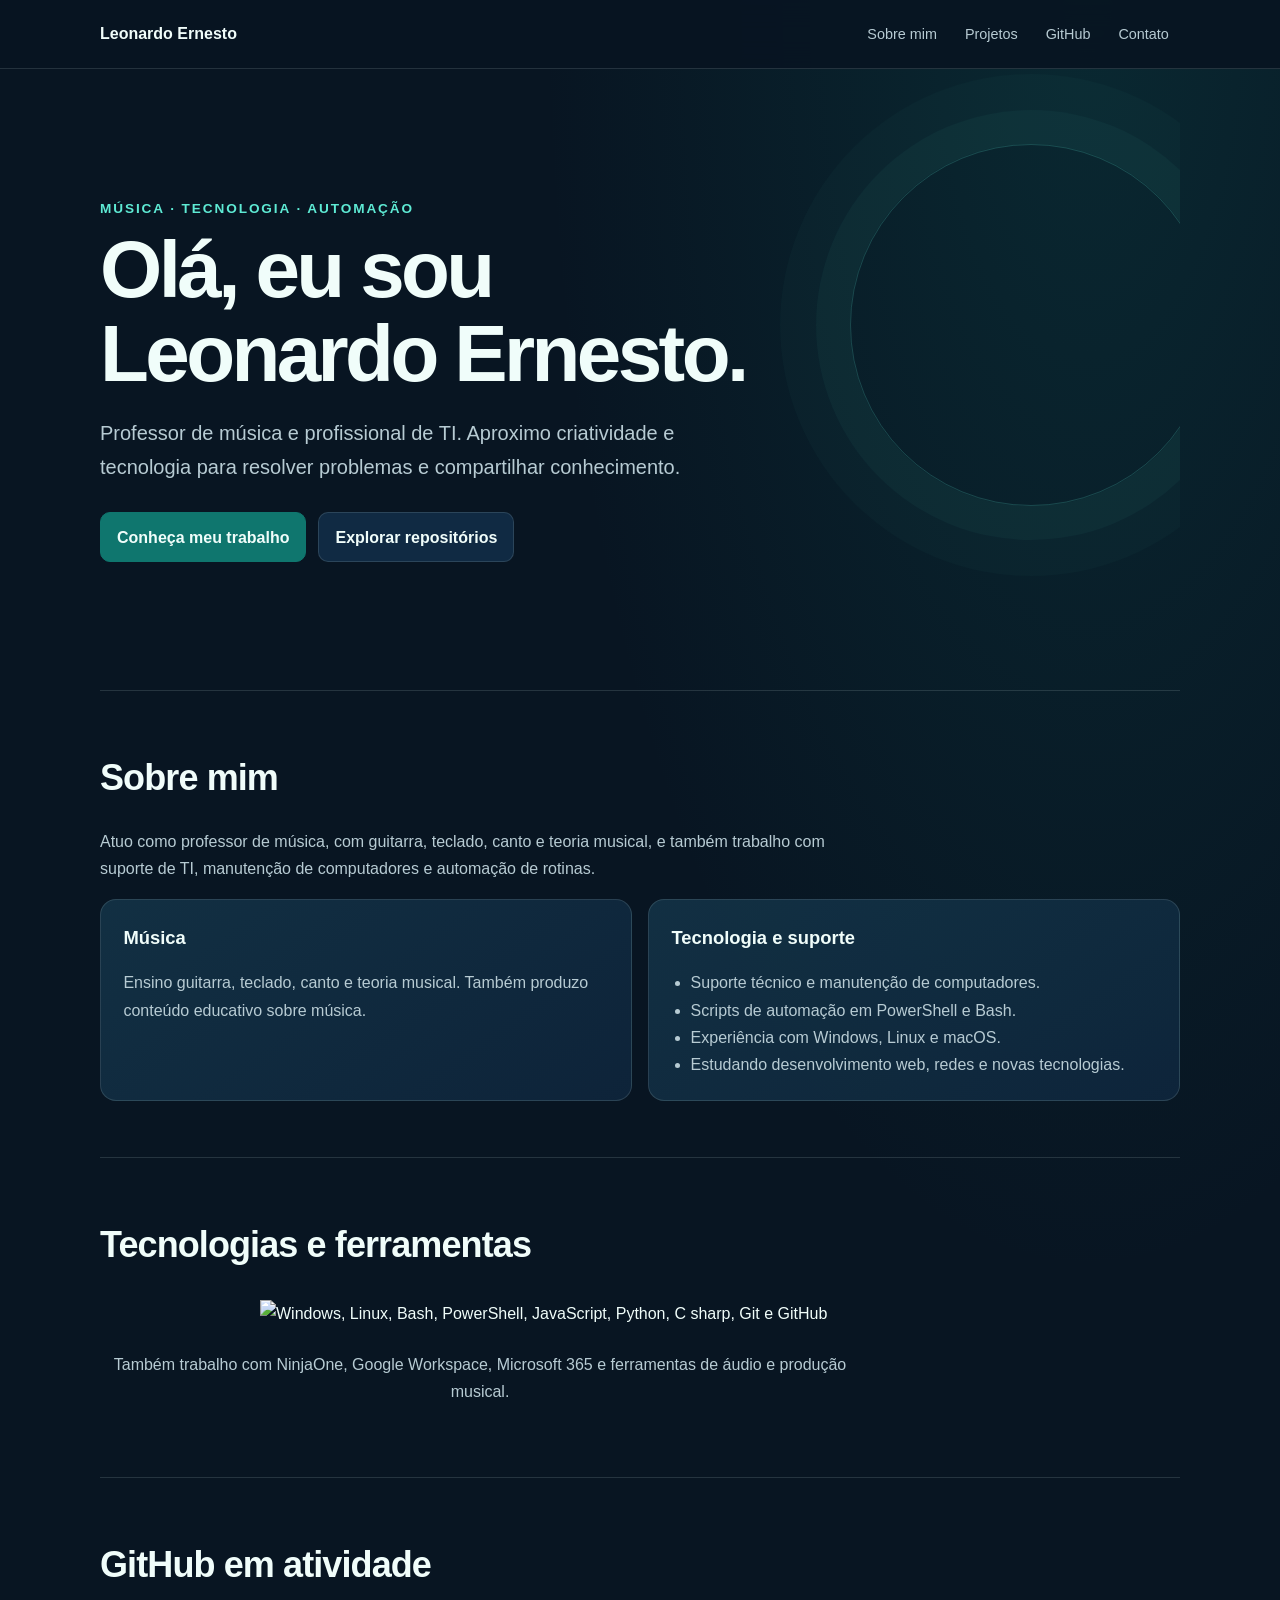
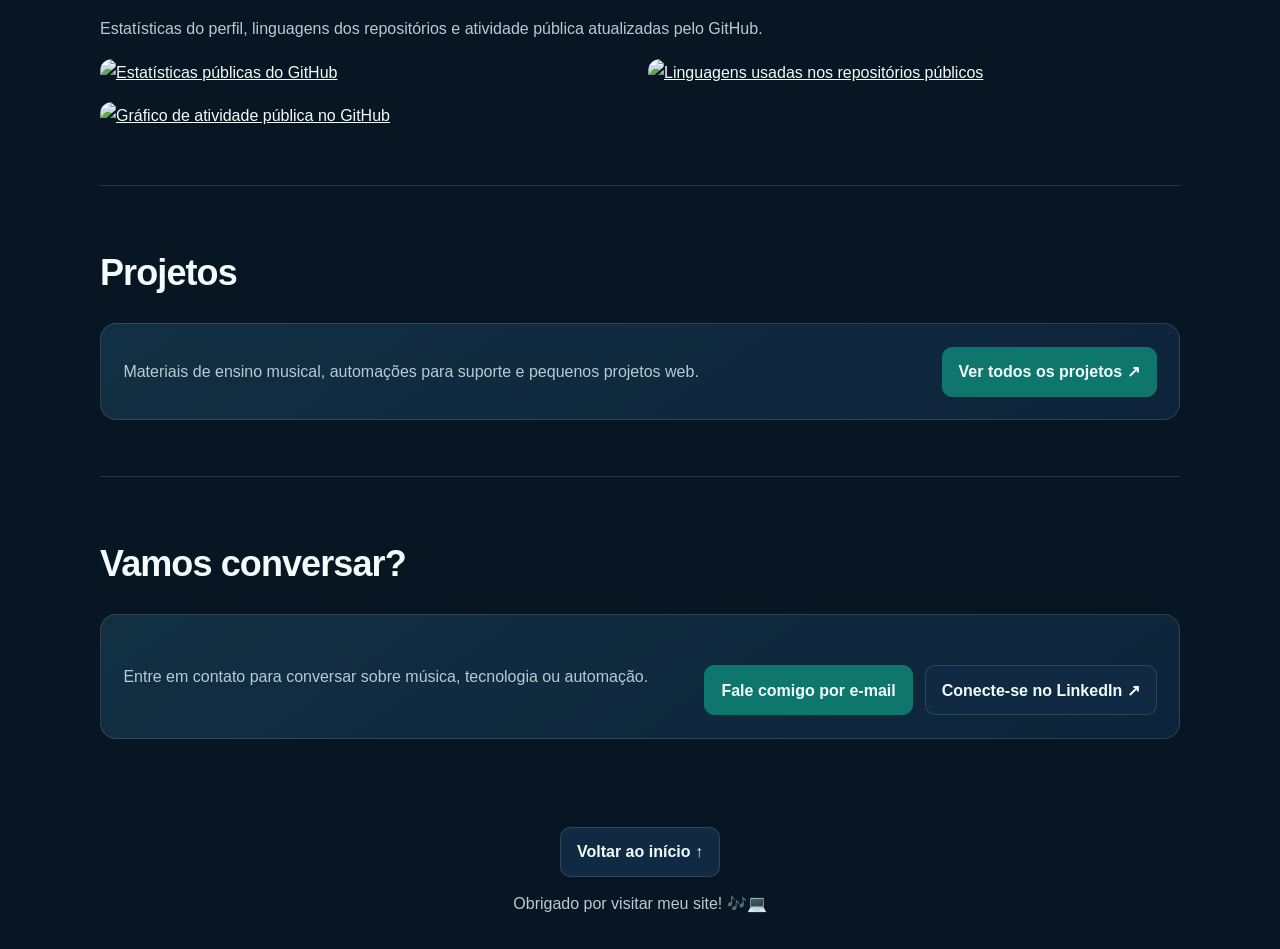
==== index.html @ 434825ae "Add personal profile website Co-authored-by: Copilot <223556219+Copilot@users.noreply.github.com>" ====
<!doctype html>
<html lang="pt-BR">
<head>
  <meta charset="utf-8">
  <meta name="viewport" content="width=device-width, initial-scale=1">
  <meta name="theme-color" content="#102a43">
  <meta name="description" content="Leonardo Ernesto: professor de música e profissional de TI. Conheça meus projetos, tecnologias e formas de contato.">
  <title>Leonardo Ernesto | Música, Tecnologia e Automação</title>
  <link rel="stylesheet" href="styles.css">
  <script src="script.js" defer></script>
</head>
<body id="inicio">
  <div class="nav-wrap">
    <nav class="container" aria-label="Navegação principal">
      <a class="brand" href="#inicio">Leonardo Ernesto</a>
      <button class="menu-toggle" type="button" aria-controls="menu-principal" aria-expanded="false">
        <span class="menu-toggle-label">Menu</span>
        <span class="menu-toggle-icon" aria-hidden="true"></span>
      </button>
      <div class="nav-links" id="menu-principal">
        <a href="#sobre-mim">Sobre mim</a>
        <a href="#projetos">Projetos</a>
        <a href="#github">GitHub</a>
        <a href="#contato">Contato</a>
      </div>
    </nav>
  </div>

  <header class="hero container">
    <div class="eyebrow">Música · Tecnologia · Automação</div>
    <h1>Olá, eu sou<br>Leonardo Ernesto.</h1>
    <p>Professor de música e profissional de TI. Aproximo criatividade e tecnologia para resolver problemas e compartilhar conhecimento.</p>
    <div class="actions">
      <a class="button primary" href="#sobre-mim">Conheça meu trabalho</a>
      <a class="button" href="https://github.com/leonardoernestor?tab=repositories" target="_blank" rel="noopener noreferrer">Explorar repositórios</a>
    </div>
  </header>

  <main class="container">
    <section id="sobre-mim">
      <h2>Sobre mim</h2>
      <p class="lead">Atuo como professor de música, com guitarra, teclado, canto e teoria musical, e também trabalho com suporte de TI, manutenção de computadores e automação de rotinas.</p>
      <div class="about-grid">
        <article class="card">
          <h3>Música</h3>
          <p>Ensino guitarra, teclado, canto e teoria musical. Também produzo conteúdo educativo sobre música.</p>
        </article>
        <article class="card">
          <h3>Tecnologia e suporte</h3>
          <ul>
            <li>Suporte técnico e manutenção de computadores.</li>
            <li>Scripts de automação em PowerShell e Bash.</li>
            <li>Experiência com Windows, Linux e macOS.</li>
            <li>Estudando desenvolvimento web, redes e novas tecnologias.</li>
          </ul>
        </article>
      </div>
    </section>

    <section id="tecnologias">
      <h2>Tecnologias e ferramentas</h2>
      <img class="tech-icons" src="https://skillicons.dev/icons?i=windows,linux,bash,powershell,js,python,cs,git,github&perline=9" alt="Windows, Linux, Bash, PowerShell, JavaScript, Python, C sharp, Git e GitHub">
      <p class="center lead">Também trabalho com NinjaOne, Google Workspace, Microsoft 365 e ferramentas de áudio e produção musical.</p>
    </section>

    <section id="github">
      <h2>GitHub em atividade</h2>
      <p class="lead">Estatísticas do perfil, linguagens dos repositórios e atividade pública atualizadas pelo GitHub.</p>
      <div class="stats-grid">
        <a href="https://github.com/leonardoernestor" target="_blank" rel="noopener noreferrer">
          <img src="https://github-profile-summary-cards.vercel.app/api/cards/stats?username=leonardoernestor&amp;theme=tokyonight" alt="Estatísticas públicas do GitHub">
        </a>
        <a href="https://github.com/leonardoernestor?tab=repositories" target="_blank" rel="noopener noreferrer">
          <img src="https://github-profile-summary-cards.vercel.app/api/cards/repos-per-language?username=leonardoernestor&amp;theme=tokyonight" alt="Linguagens usadas nos repositórios públicos">
        </a>
      </div>
      <a class="stats-wide" href="https://github.com/leonardoernestor#year-activity-graph" target="_blank" rel="noopener noreferrer">
        <img src="https://github-profile-summary-cards.vercel.app/api/cards/profile-details?username=leonardoernestor&amp;theme=tokyonight" alt="Gráfico de atividade pública no GitHub">
      </a>
    </section>

    <section id="projetos">
      <h2>Projetos</h2>
      <div class="card contact-card">
        <p>Materiais de ensino musical, automações para suporte e pequenos projetos web.</p>
        <a class="button primary" href="https://github.com/leonardoernestor?tab=repositories" target="_blank" rel="noopener noreferrer">Ver todos os projetos ↗</a>
      </div>
    </section>

    <section id="contato">
      <h2>Vamos conversar?</h2>
      <div class="card contact-card">
        <p>Entre em contato para conversar sobre música, tecnologia ou automação.</p>
        <div class="actions">
          <a class="button primary" href="mailto:leonadoernestor@gmail.com">Fale comigo por e-mail</a>
          <a class="button" href="https://www.linkedin.com/in/leonardo-ernestor-454b8aa6/" target="_blank" rel="noopener noreferrer">Conecte-se no LinkedIn ↗</a>
        </div>
      </div>
    </section>
  </main>

  <footer class="container">
    <a class="button" href="#inicio">Voltar ao início ↑</a>
    <p>Obrigado por visitar meu site! 🎶💻</p>
  </footer>
</body>
</html>
---- styles.css ----
:root {
  color-scheme: dark;
  --background: #081522;
  --surface: #102a43;
  --text: #f0fdfa;
  --muted: #b7cbd3;
  --accent: #5eead4;
  --accent-dark: #0f766e;
  --border: rgba(183, 213, 213, .16);
}

* { box-sizing: border-box; }

html { scroll-behavior: smooth; scroll-padding-top: 6rem; }

body {
  margin: 0;
  background:
    radial-gradient(ellipse at 85% 0%, rgba(15, 118, 110, .2), transparent 34rem),
    var(--background);
  color: var(--text);
  font: 16px/1.7 "Segoe UI", Arial, sans-serif;
}

a { color: inherit; }

.container { width: min(1080px, calc(100% - 2rem)); margin-inline: auto; }

.nav-wrap {
  position: sticky;
  z-index: 10;
  top: 0;
  border-bottom: 1px solid var(--border);
  background: rgba(8, 21, 34, .9);
  backdrop-filter: blur(14px);
}

nav {
  display: flex;
  min-height: 68px;
  align-items: center;
  justify-content: space-between;
  gap: 1rem;
}

.brand { color: var(--text); font-weight: 750; text-decoration: none; }

.nav-links { display: flex; flex-wrap: wrap; justify-content: flex-end; gap: .35rem; }

.nav-links a {
  padding: .45rem .7rem;
  border-radius: 999px;
  color: var(--muted);
  font-size: .9rem;
  text-decoration: none;
}

.nav-links a:hover, .nav-links a:focus-visible { background: var(--surface); color: var(--accent); }

.menu-toggle { display: none; }

.hero {
  position: relative;
  overflow: hidden;
  padding-block: clamp(4rem, 11vw, 8rem);
}

.hero::after {
  position: absolute;
  top: 12%;
  right: -2rem;
  width: min(38vw, 360px);
  aspect-ratio: 1;
  border: 1px solid rgba(94, 234, 212, .2);
  border-radius: 50%;
  box-shadow: 0 0 0 34px rgba(94, 234, 212, .035), 0 0 0 70px rgba(94, 234, 212, .025);
  content: "";
  pointer-events: none;
}

.eyebrow { color: var(--accent); font-size: .85rem; font-weight: 700; letter-spacing: .14em; text-transform: uppercase; }

h1 { max-width: 760px; margin: .5rem 0 1rem; font-size: clamp(2.6rem, 7vw, 5rem); line-height: 1.05; letter-spacing: -.045em; }

.hero p { max-width: 660px; color: var(--muted); font-size: clamp(1.05rem, 2.5vw, 1.25rem); }

.actions { display: flex; flex-wrap: wrap; gap: .75rem; margin-top: 1.75rem; }

.button {
  display: inline-flex;
  min-height: 46px;
  align-items: center;
  justify-content: center;
  padding: .65rem 1rem;
  border: 1px solid var(--border);
  border-radius: 10px;
  background: var(--surface);
  color: var(--text);
  font-weight: 650;
  text-decoration: none;
  transition: transform .18s ease, border-color .18s ease, background .18s ease;
}

.button:hover { transform: translateY(-2px); border-color: var(--accent); }
.button.primary { border-color: var(--accent-dark); background: var(--accent-dark); }
.button.primary:hover { background: #0d8c80; }

main section { padding-block: 3.5rem; border-top: 1px solid var(--border); }

h2 { margin: 0 0 1.25rem; font-size: clamp(1.7rem, 4vw, 2.25rem); letter-spacing: -.025em; }

.lead { max-width: 760px; color: var(--muted); }

.about-grid, .stats-grid { display: grid; grid-template-columns: repeat(2, minmax(0, 1fr)); gap: 1rem; }

.card {
  padding: 1.4rem;
  border: 1px solid var(--border);
  border-radius: 16px;
  background: linear-gradient(145deg, rgba(22, 59, 80, .72), rgba(16, 42, 67, .72));
}

.card h3 { margin: 0 0 .65rem; font-size: 1.15rem; }
.card p, .card li { color: var(--muted); }
.card ul { margin-bottom: 0; padding-left: 1.2rem; }

.tech-icons { display: block; width: min(100%, 760px); margin: 1.5rem auto; }
.center { text-align: center; }

.stats-grid a { display: block; overflow: hidden; border-radius: 12px; }
.stats-grid img { display: block; width: 100%; height: auto; }
.stats-wide { display: block; margin-top: 1rem; }
.stats-wide img { display: block; width: 100%; height: auto; border-radius: 12px; }

.contact-card { display: flex; flex-wrap: wrap; align-items: center; justify-content: space-between; gap: 1.5rem; }
.contact-card p { margin: 0; color: var(--muted); }

footer { padding-block: 2rem; color: var(--muted); text-align: center; }
footer p { margin: .8rem 0 0; }
:focus-visible { outline: 3px solid var(--accent); outline-offset: 3px; }

@media (max-width: 680px) {
  nav { flex-wrap: wrap; padding-block: .8rem; }
  .menu-toggle {
    display: inline-flex;
    min-height: 42px;
    align-items: center;
    gap: .55rem;
    padding: .45rem .75rem;
    border: 1px solid var(--border);
    border-radius: 10px;
    background: var(--surface);
    color: var(--text);
    font: inherit;
    cursor: pointer;
  }
  .menu-toggle-icon, .menu-toggle-icon::before, .menu-toggle-icon::after {
    display: block;
    width: 17px;
    height: 2px;
    border-radius: 2px;
    background: var(--accent);
  }
  .menu-toggle-icon { position: relative; }
  .menu-toggle-icon::before, .menu-toggle-icon::after { position: absolute; content: ""; }
  .menu-toggle-icon::before { top: -5px; }
  .menu-toggle-icon::after { top: 5px; }
  .nav-links { flex-basis: 100%; flex-direction: column; align-items: stretch; }
  .js-enabled .nav-links:not(.is-open) { display: none; }
  .nav-links a { padding: .55rem .65rem; }
  .hero::after { top: 8%; right: -8rem; opacity: .55; }
  .about-grid, .stats-grid { grid-template-columns: 1fr; }
  main section { padding-block: 2.6rem; }
}

@media (prefers-reduced-motion: reduce) {
  *, *::before, *::after { scroll-behavior: auto !important; transition-duration: .01ms !important; }
}
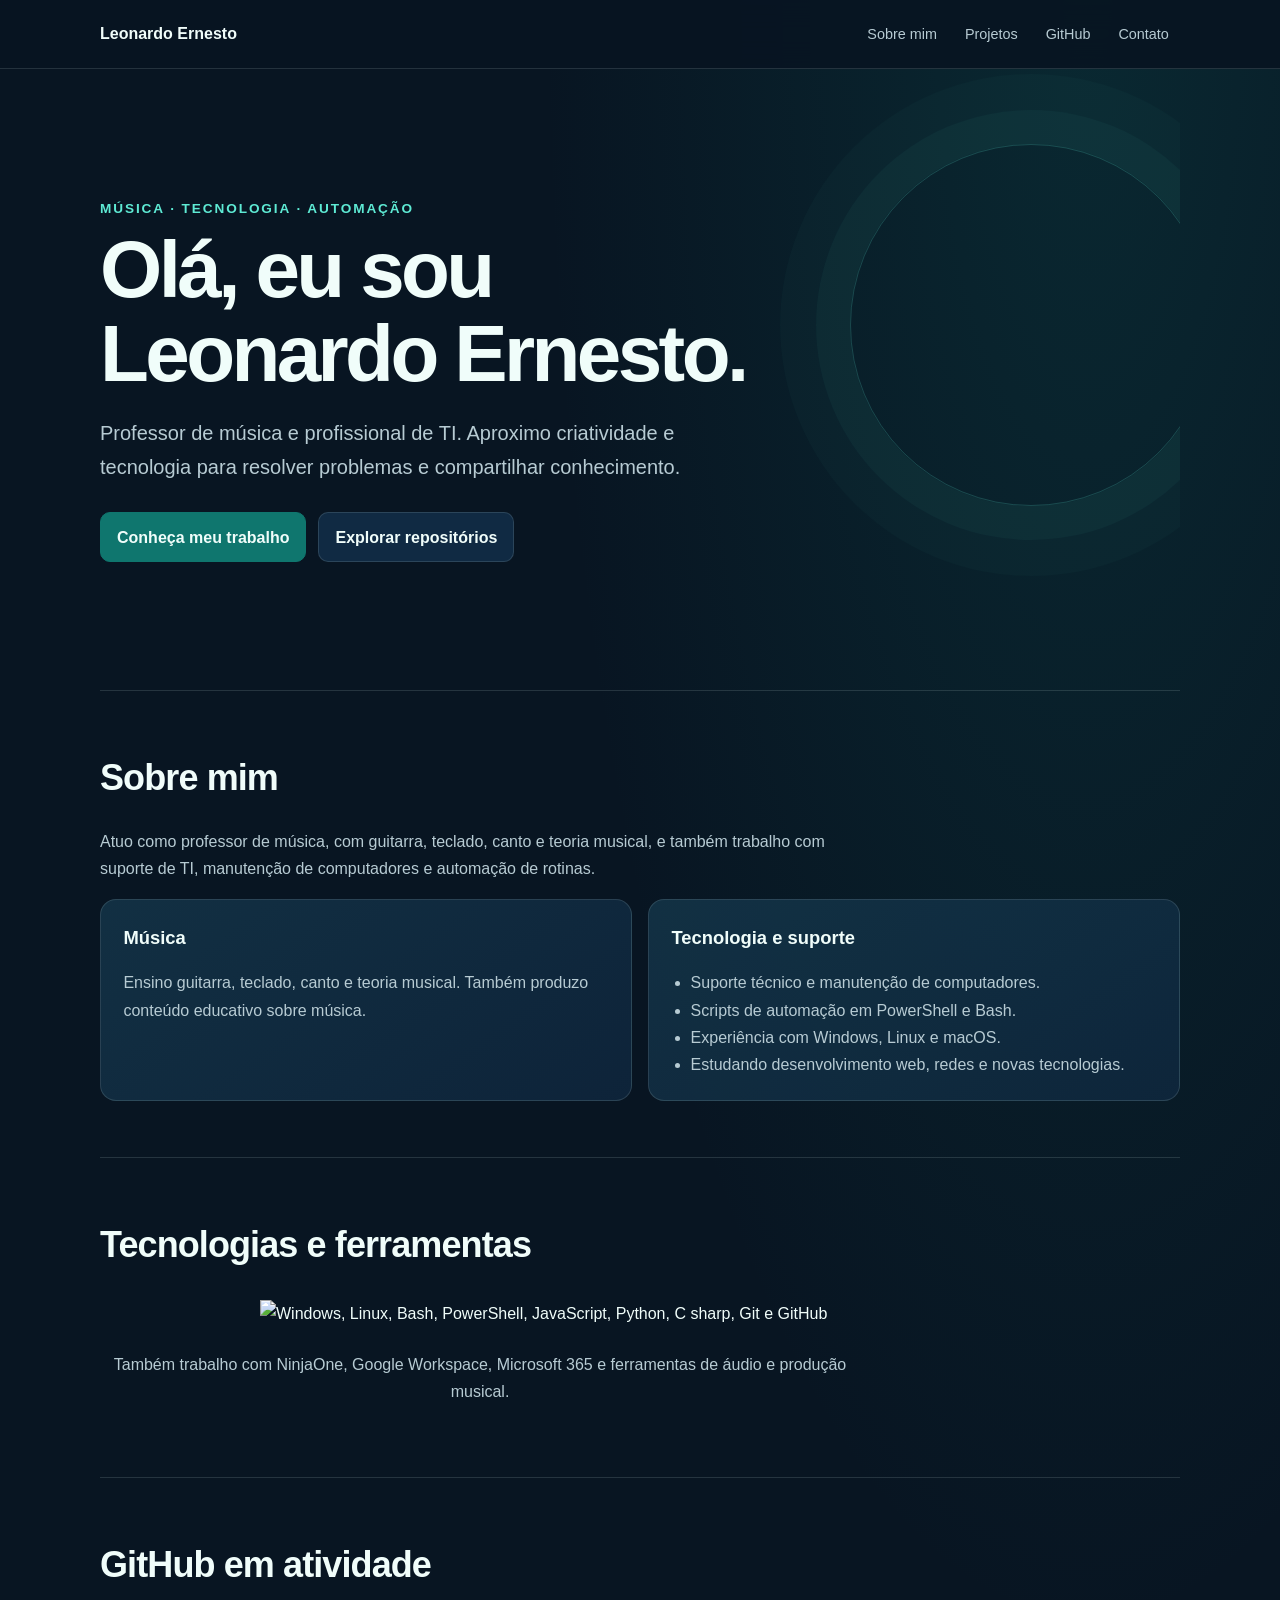
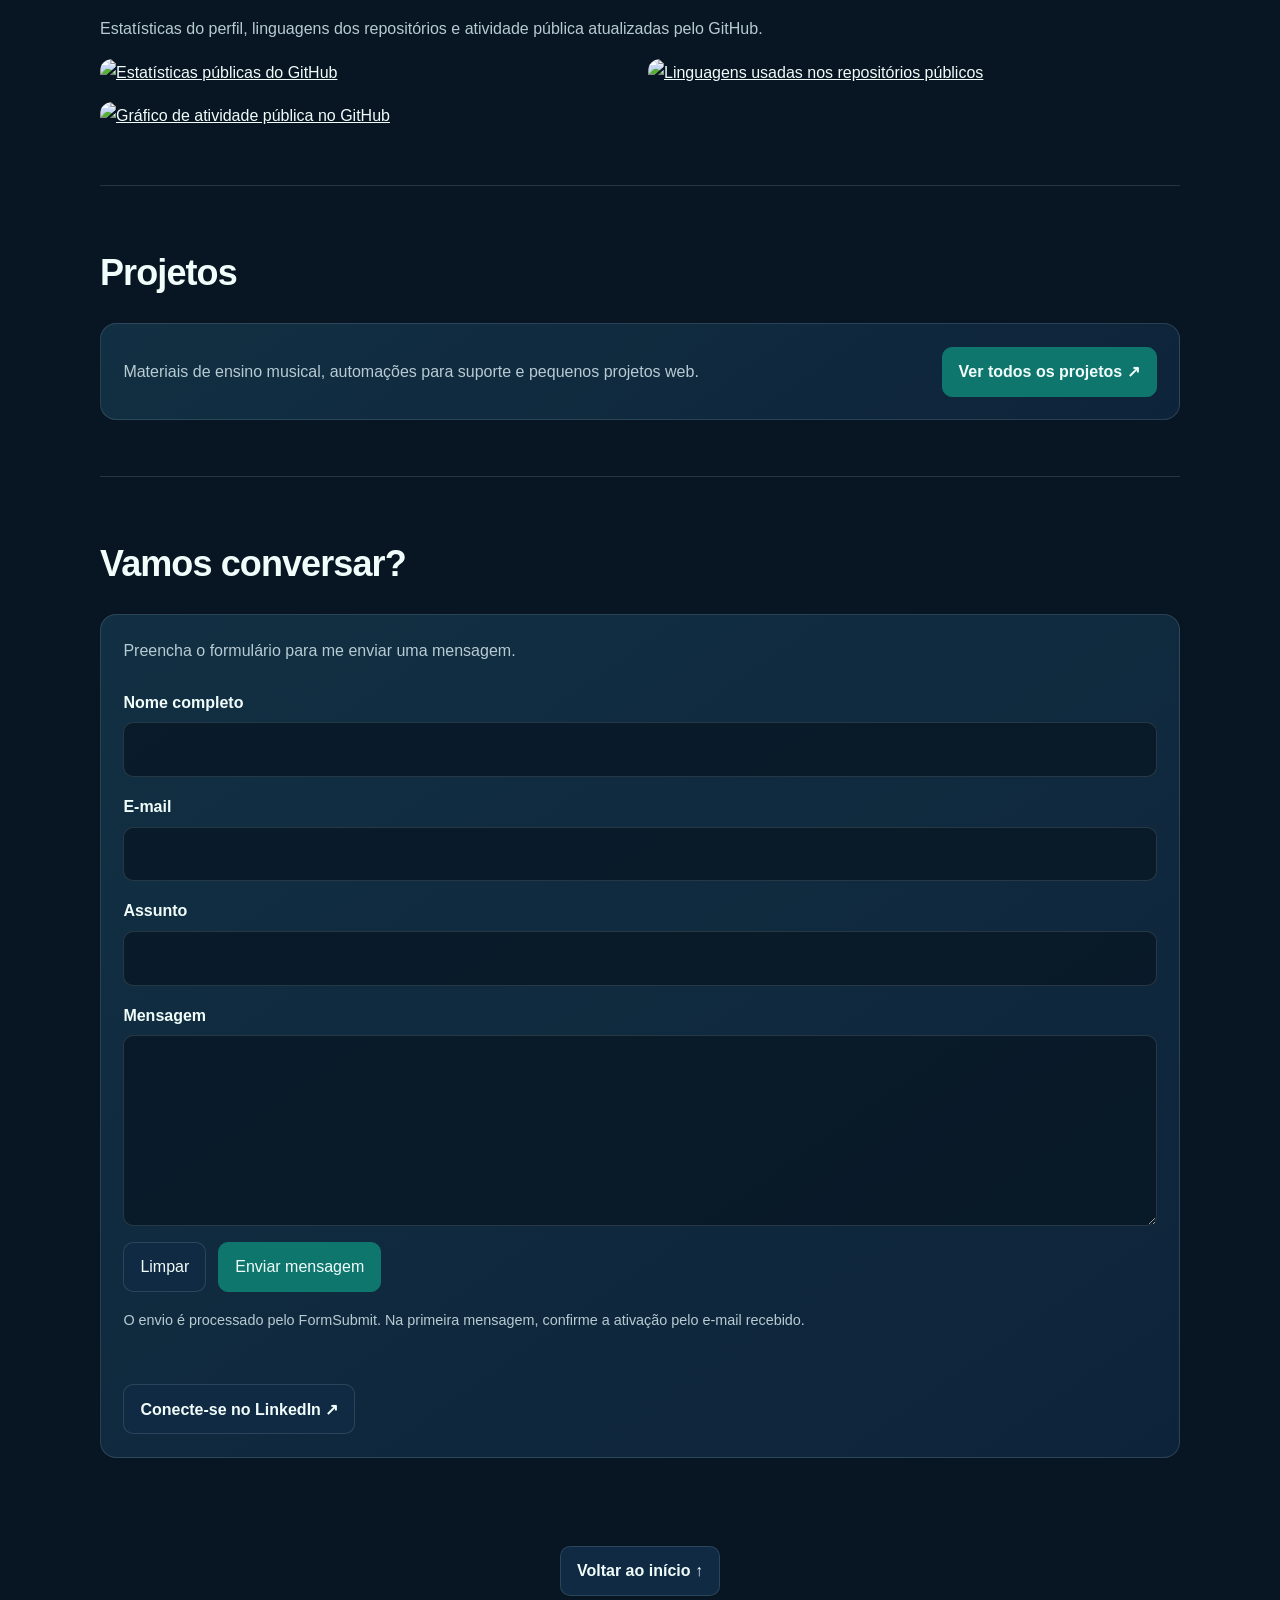
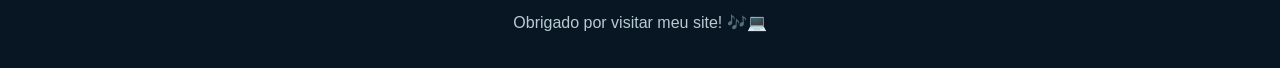
==== commit c6d257f2: "Add contact form to profile site Co-authored-by: Copilot <223556219+Copilot@users.noreply.github.com" ====
--- a/index.html
+++ b/index.html
@@ -90,9 +90,35 @@
     <section id="contato">
       <h2>Vamos conversar?</h2>
       <div class="card contact-card">
-        <p>Entre em contato para conversar sobre música, tecnologia ou automação.</p>
+        <p>Preencha o formulário para me enviar uma mensagem.</p>
+        <form class="contact-form" action="https://formsubmit.co/leonardoernestor@gmail.com" method="POST">
+          <input type="hidden" name="_subject" value="Nova mensagem pelo site">
+          <input type="hidden" name="_template" value="table">
+          <input type="text" name="_honey" class="form-honeypot" tabindex="-1" autocomplete="off" aria-hidden="true">
+
+          <div class="form-row">
+            <label for="contact-name">Nome completo</label>
+            <input id="contact-name" name="name" type="text" autocomplete="name" maxlength="120" required>
+          </div>
+          <div class="form-row">
+            <label for="contact-email">E-mail</label>
+            <input id="contact-email" name="email" type="email" autocomplete="email" maxlength="254" required>
+          </div>
+          <div class="form-row">
+            <label for="contact-subject">Assunto</label>
+            <input id="contact-subject" name="subject" type="text" maxlength="150" required>
+          </div>
+          <div class="form-row">
+            <label for="contact-message">Mensagem</label>
+            <textarea id="contact-message" name="message" rows="6" maxlength="5000" required></textarea>
+          </div>
+          <div class="form-actions">
+            <button class="button" type="reset">Limpar</button>
+            <button class="button primary" type="submit">Enviar mensagem</button>
+          </div>
+          <p class="form-note">O envio é processado pelo FormSubmit. Na primeira mensagem, confirme a ativação pelo e-mail recebido.</p>
+        </form>
         <div class="actions">
-          <a class="button primary" href="mailto:leonadoernestor@gmail.com">Fale comigo por e-mail</a>
           <a class="button" href="https://www.linkedin.com/in/leonardo-ernestor-454b8aa6/" target="_blank" rel="noopener noreferrer">Conecte-se no LinkedIn ↗</a>
         </div>
       </div>
--- a/styles.css
+++ b/styles.css
@@ -134,6 +134,30 @@
 
 .contact-card { display: flex; flex-wrap: wrap; align-items: center; justify-content: space-between; gap: 1.5rem; }
 .contact-card p { margin: 0; color: var(--muted); }
+
+.contact-form { display: grid; width: 100%; gap: 1rem; }
+
+.form-row { display: grid; gap: .4rem; }
+
+.form-row label { font-weight: 650; }
+
+.form-row input, .form-row textarea {
+  width: 100%;
+  padding: .8rem .9rem;
+  border: 1px solid var(--border);
+  border-radius: 10px;
+  background: rgba(8, 21, 34, .72);
+  color: var(--text);
+  font: inherit;
+}
+
+.form-row textarea { min-height: 150px; resize: vertical; }
+.form-row input:focus, .form-row textarea:focus { border-color: var(--accent); outline: 2px solid rgba(94, 234, 212, .25); }
+
+.form-actions { display: flex; flex-wrap: wrap; gap: .75rem; }
+.form-actions button { font: inherit; cursor: pointer; }
+.form-note { margin: 0; color: var(--muted); font-size: .9rem; }
+.form-honeypot { position: absolute; left: -10000px; width: 1px; height: 1px; }
 
 footer { padding-block: 2rem; color: var(--muted); text-align: center; }
 footer p { margin: .8rem 0 0; }
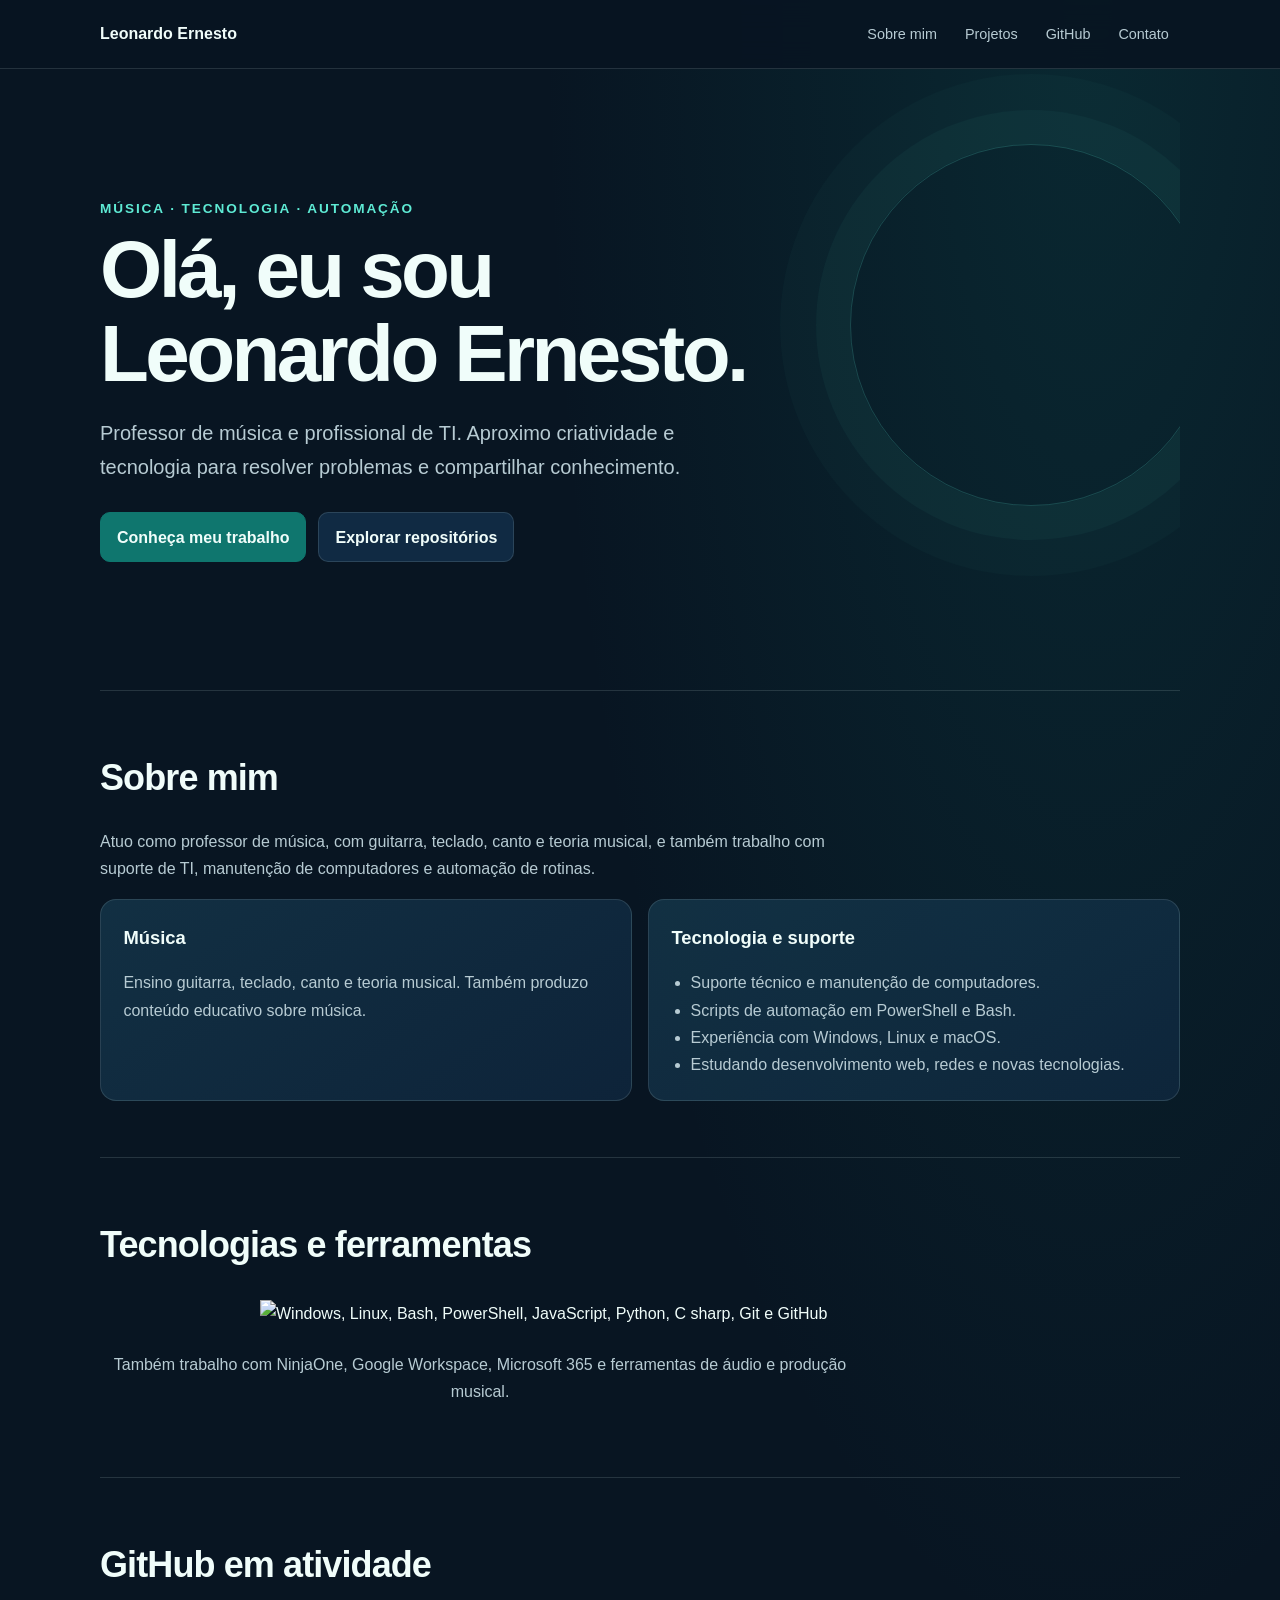
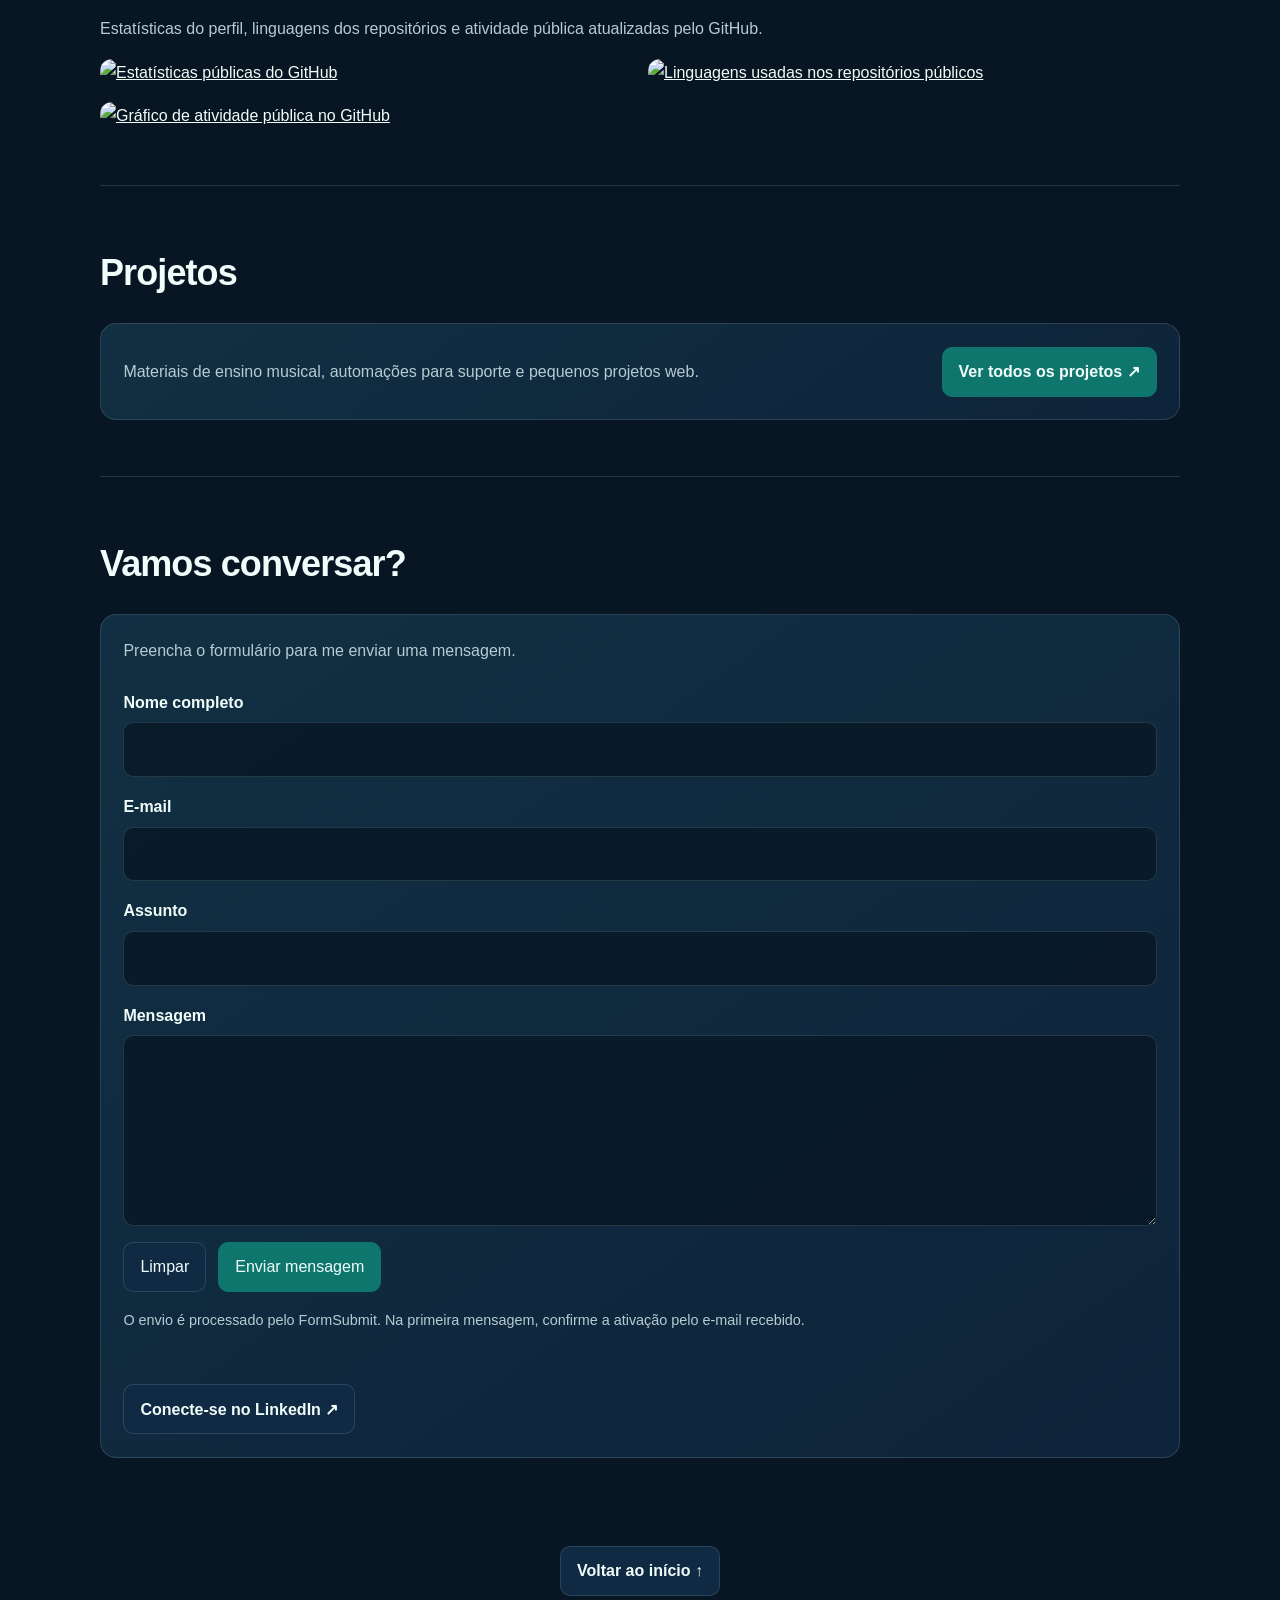
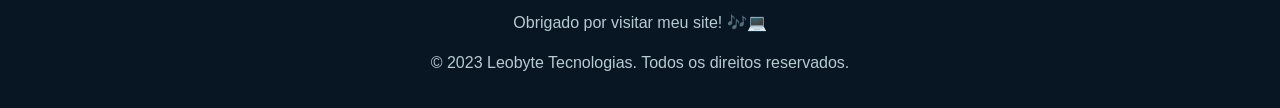
==== commit 4b65aebf: "Ajusta formulario e adiciona arquivo obrigado.html" ====
--- a/index.html
+++ b/index.html
@@ -62,7 +62,7 @@
       <img class="tech-icons" src="https://skillicons.dev/icons?i=windows,linux,bash,powershell,js,python,cs,git,github&perline=9" alt="Windows, Linux, Bash, PowerShell, JavaScript, Python, C sharp, Git e GitHub">
       <p class="center lead">Também trabalho com NinjaOne, Google Workspace, Microsoft 365 e ferramentas de áudio e produção musical.</p>
     </section>
-
+    <input type="hidden" name="_next" value="https://github.io">
     <section id="github">
       <h2>GitHub em atividade</h2>
       <p class="lead">Estatísticas do perfil, linguagens dos repositórios e atividade pública atualizadas pelo GitHub.</p>
@@ -94,6 +94,7 @@
         <form class="contact-form" action="https://formsubmit.co/leonardoernestor@gmail.com" method="POST">
           <input type="hidden" name="_subject" value="Nova mensagem pelo site">
           <input type="hidden" name="_template" value="table">
+          <input type="hidden" name="_next" value="https://leonardoernestor.github.io/leonardoernestor/obrigado.html">
           <input type="text" name="_honey" class="form-honeypot" tabindex="-1" autocomplete="off" aria-hidden="true">
 
           <div class="form-row">
@@ -128,6 +129,7 @@
   <footer class="container">
     <a class="button" href="#inicio">Voltar ao início ↑</a>
     <p>Obrigado por visitar meu site! 🎶💻</p>
+    <p> © 2023 Leobyte Tecnologias. Todos os direitos reservados. </p>
   </footer>
 </body>
 </html>
--- a/styles.css
+++ b/styles.css
@@ -127,10 +127,10 @@
 .tech-icons { display: block; width: min(100%, 760px); margin: 1.5rem auto; }
 .center { text-align: center; }
 
-.stats-grid a { display: block; overflow: hidden; border-radius: 12px; }
-.stats-grid img { display: block; width: 100%; height: auto; }
-.stats-wide { display: block; margin-top: 1rem; }
-.stats-wide img { display: block; width: 100%; height: auto; border-radius: 12px; }
+.stats-grid a { display: block; min-width: 0; max-width: 100%; overflow: hidden; border-radius: 12px; }
+.stats-grid img { display: block; width: 100%; max-width: 100%; height: auto; object-fit: contain; }
+.stats-wide { display: block; max-width: 100%; margin-top: 1rem; overflow: hidden; border-radius: 12px; }
+.stats-wide img { display: block; width: 100%; max-width: 100%; height: auto; object-fit: contain; }
 
 .contact-card { display: flex; flex-wrap: wrap; align-items: center; justify-content: space-between; gap: 1.5rem; }
 .contact-card p { margin: 0; color: var(--muted); }
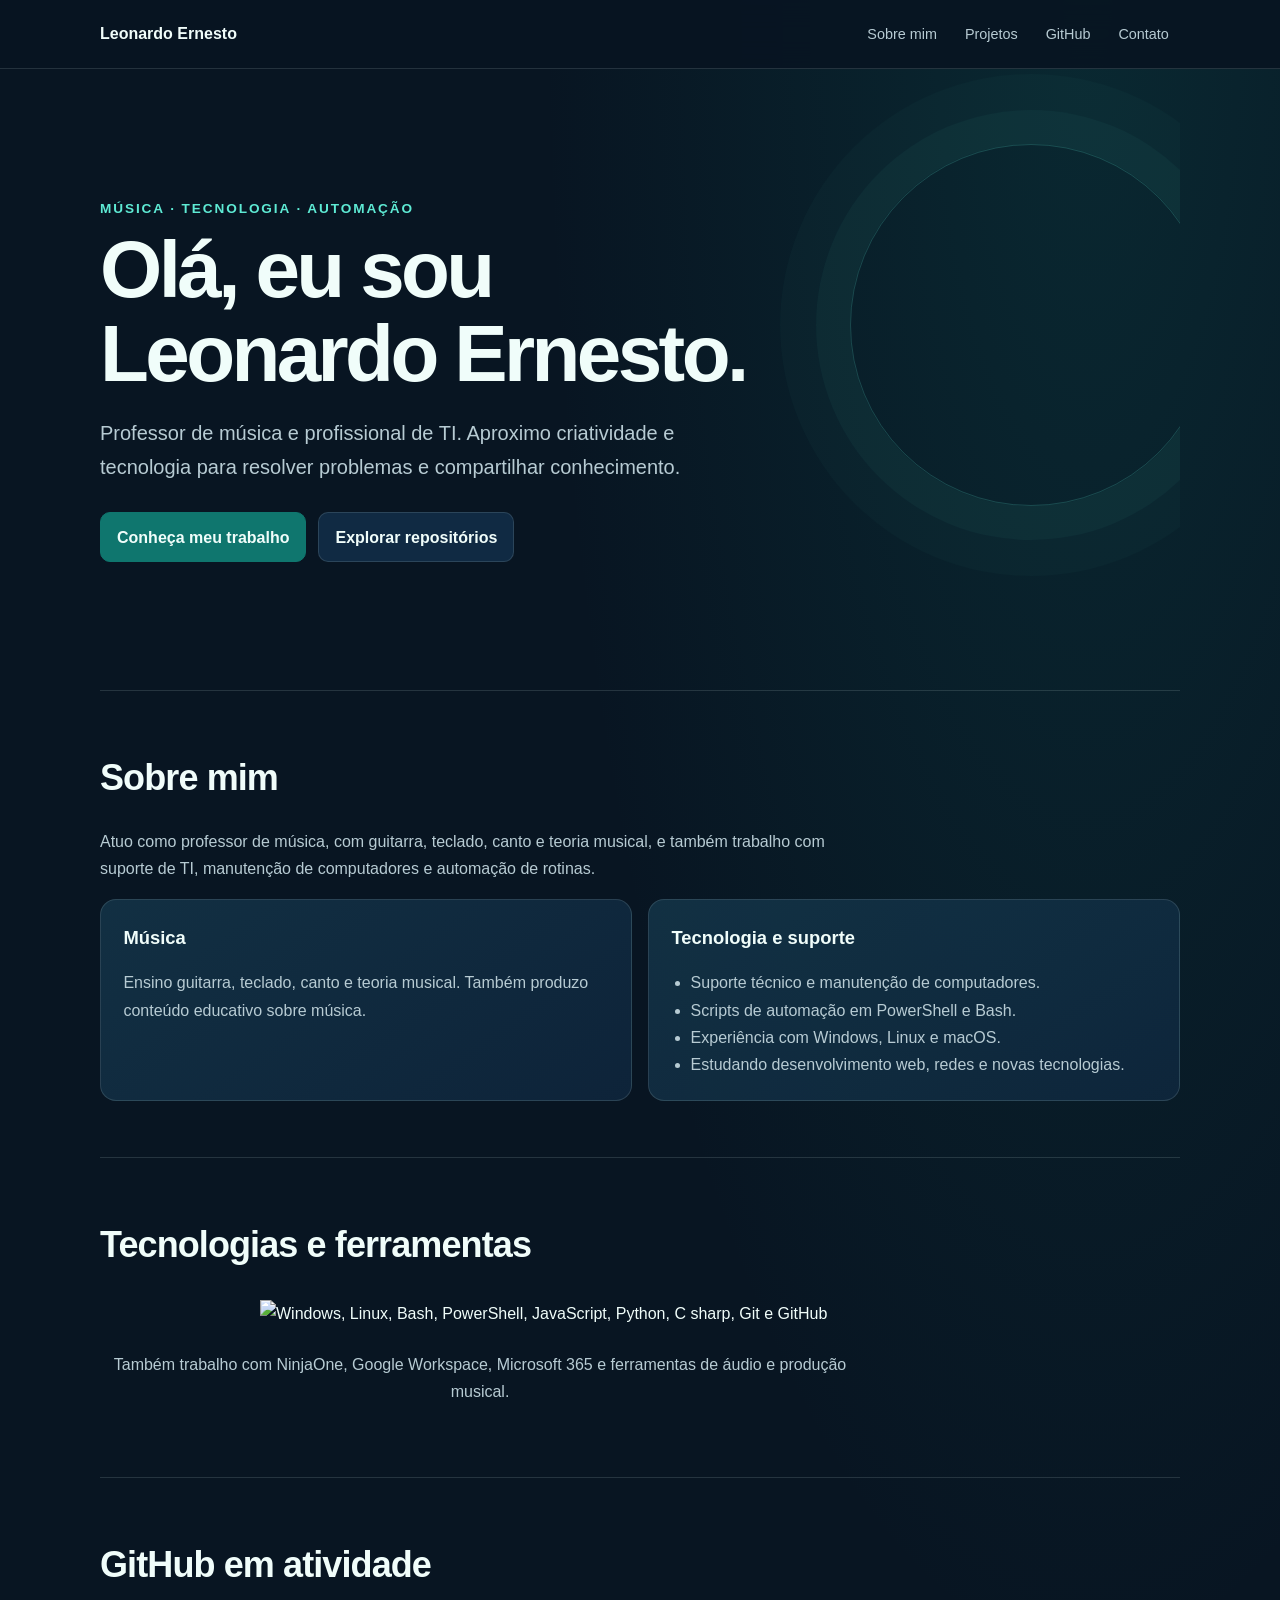
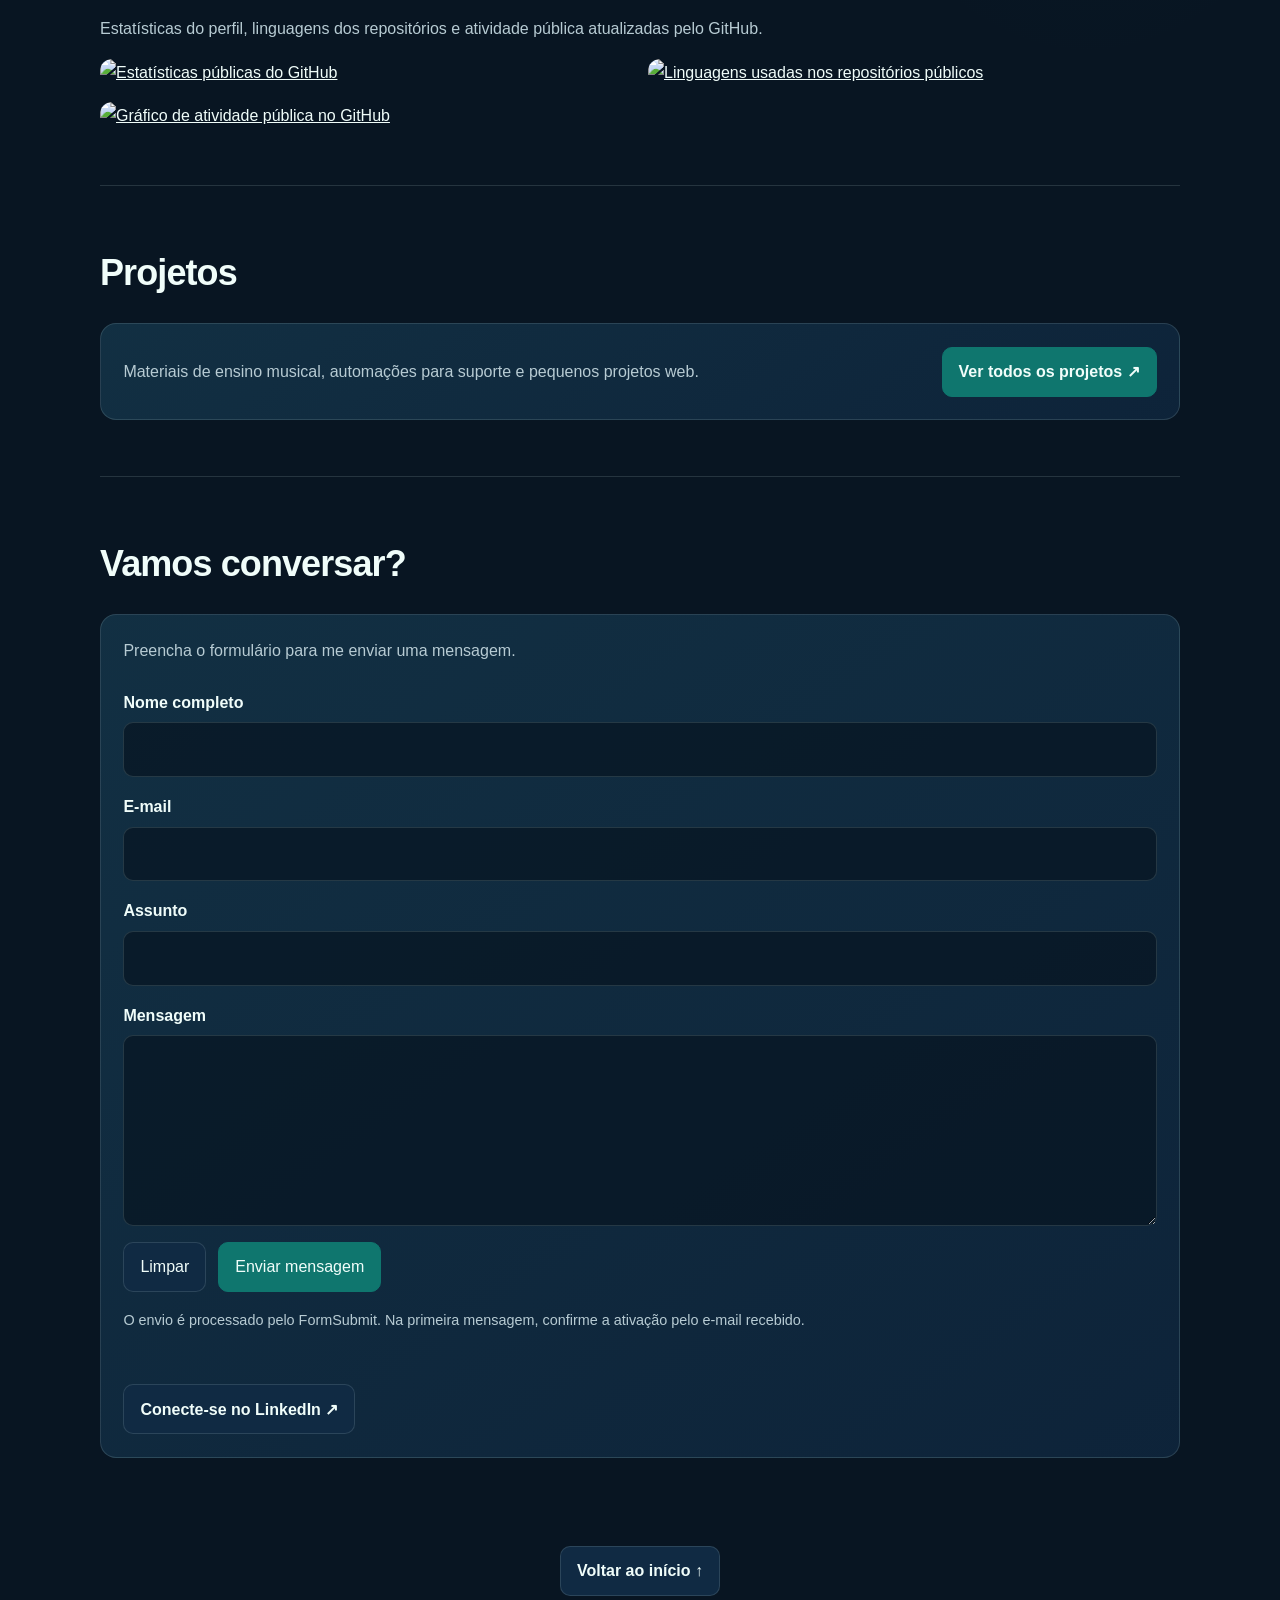
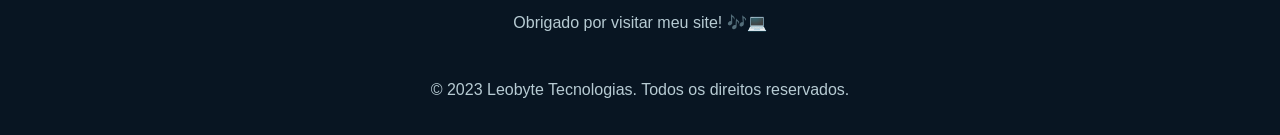
==== commit 4f30c9e6: "Corrige erro de digitacao no email do FormSubmit" ====
--- a/index.html
+++ b/index.html
@@ -128,7 +128,7 @@
 
   <footer class="container">
     <a class="button" href="#inicio">Voltar ao início ↑</a>
-    <p>Obrigado por visitar meu site! 🎶💻</p>
+    <p>Obrigado por visitar meu site! 🎶💻</p><br>
     <p> © 2023 Leobyte Tecnologias. Todos os direitos reservados. </p>
   </footer>
 </body>
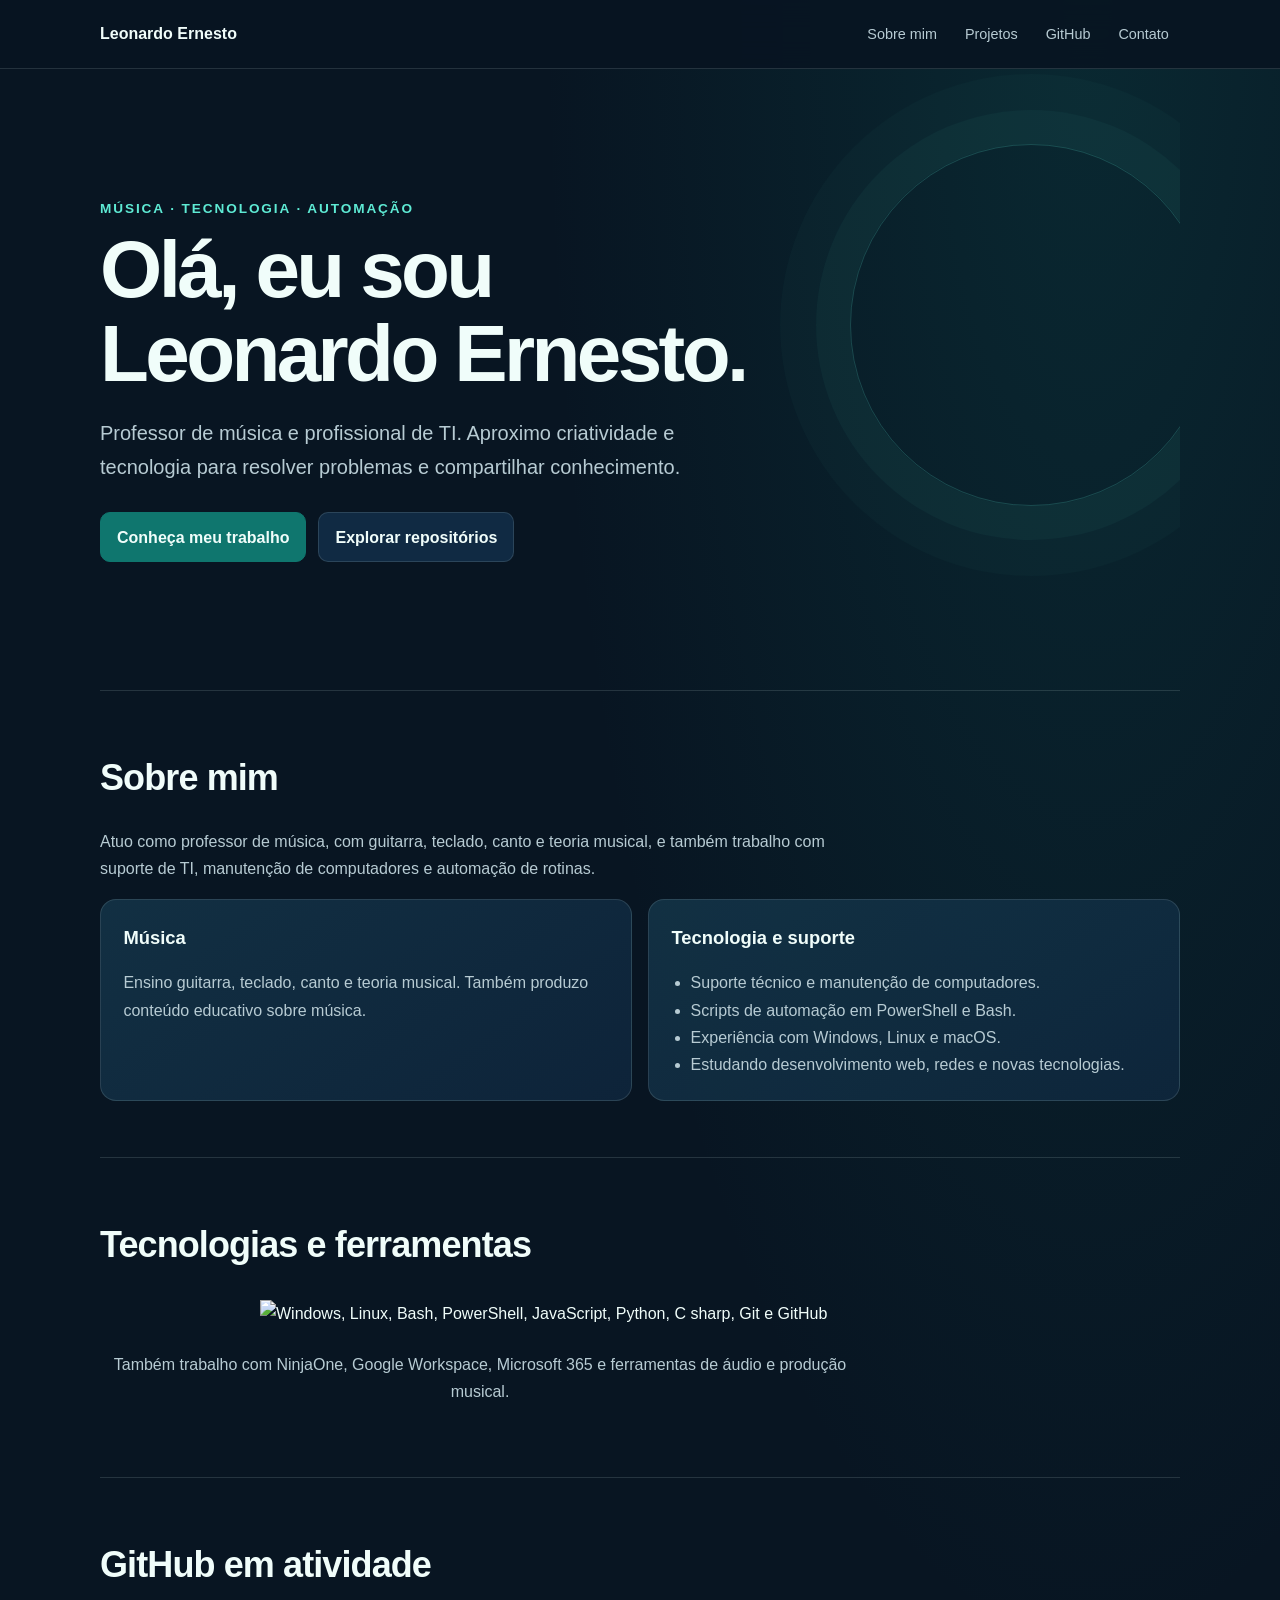
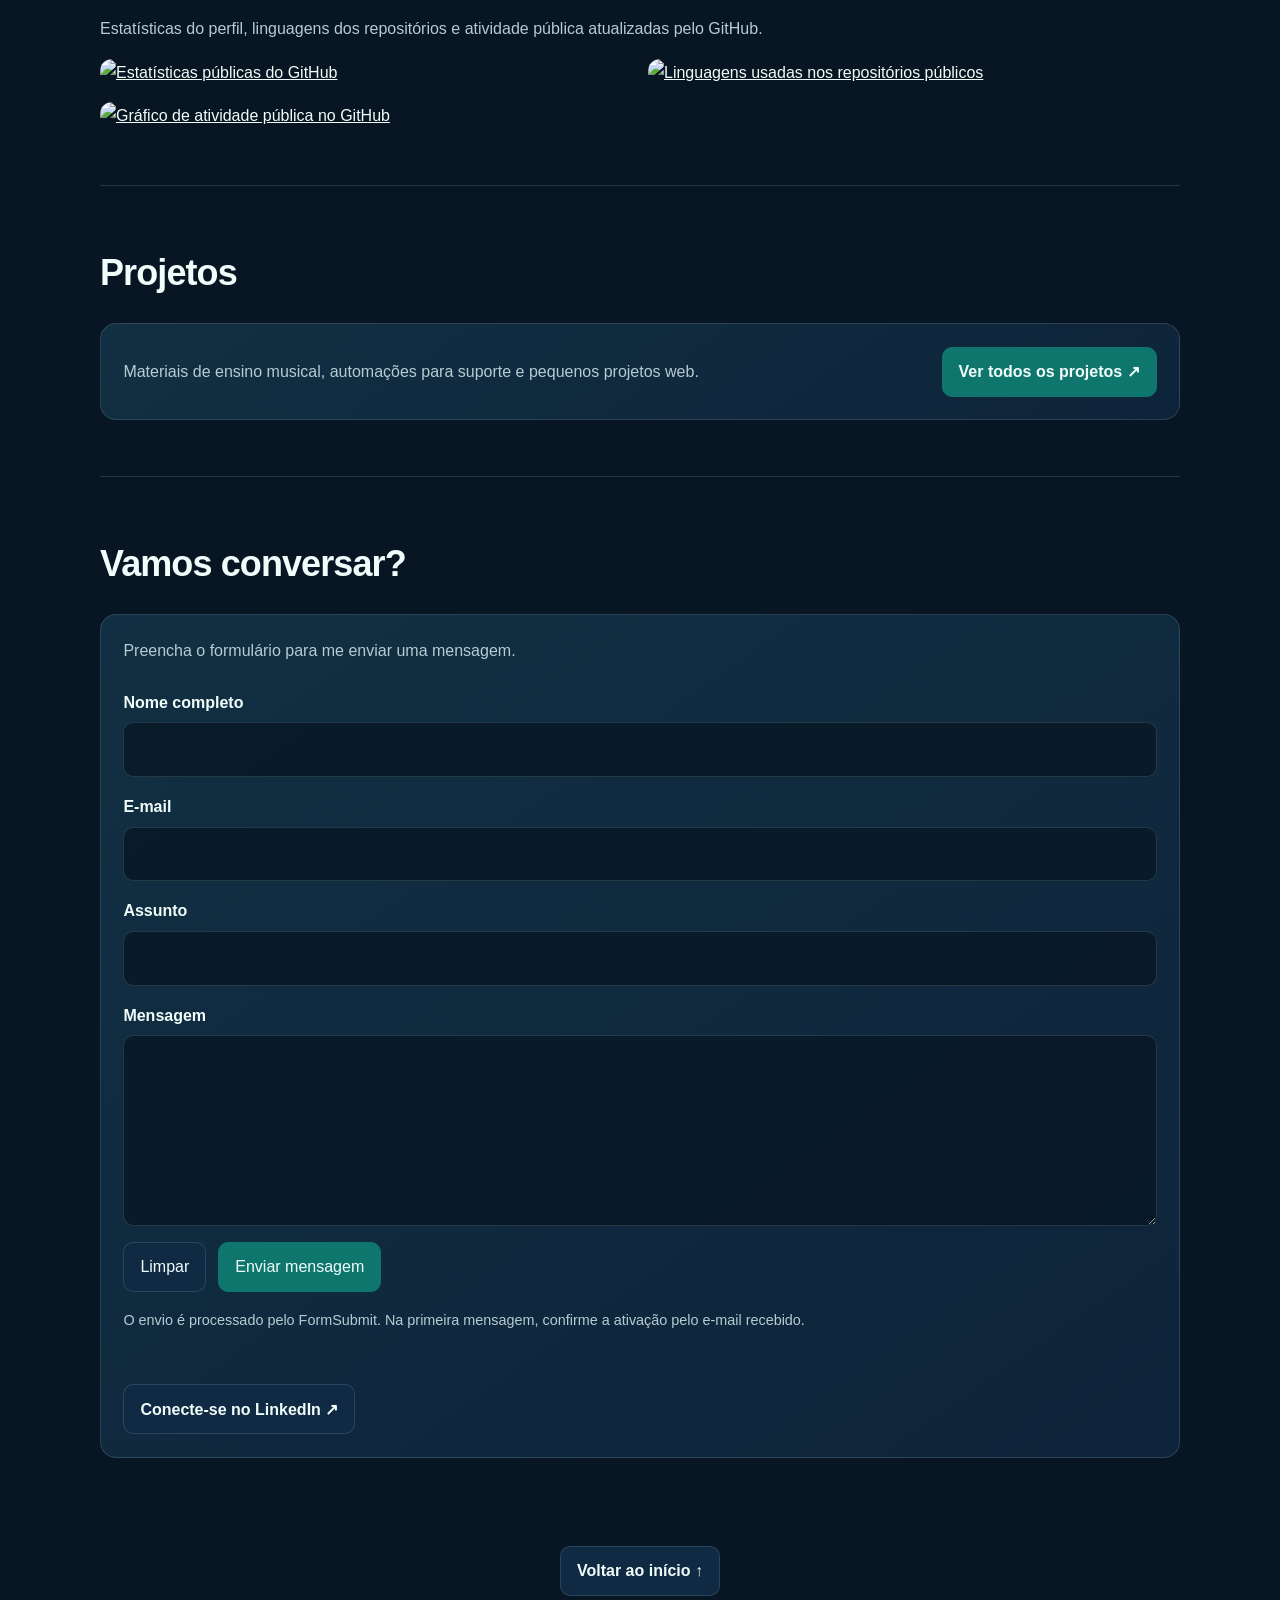
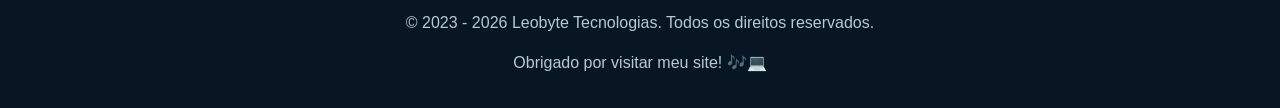
==== commit 4047e87e: "Adiciona rodape de direitos autorais da Leobyte Tecnologias" ====
--- a/index.html
+++ b/index.html
@@ -128,8 +128,9 @@
 
   <footer class="container">
     <a class="button" href="#inicio">Voltar ao início ↑</a>
-    <p>Obrigado por visitar meu site! 🎶💻</p><br>
-    <p> © 2023 Leobyte Tecnologias. Todos os direitos reservados. </p>
+      <!-- Item adicionado e atualizado abaixo -->
+    <p>© 2023 - 2026 Leobyte Tecnologias. Todos os direitos reservados.</p>
+    <p>Obrigado por visitar meu site! 🎶💻</p>
   </footer>
 </body>
 </html>
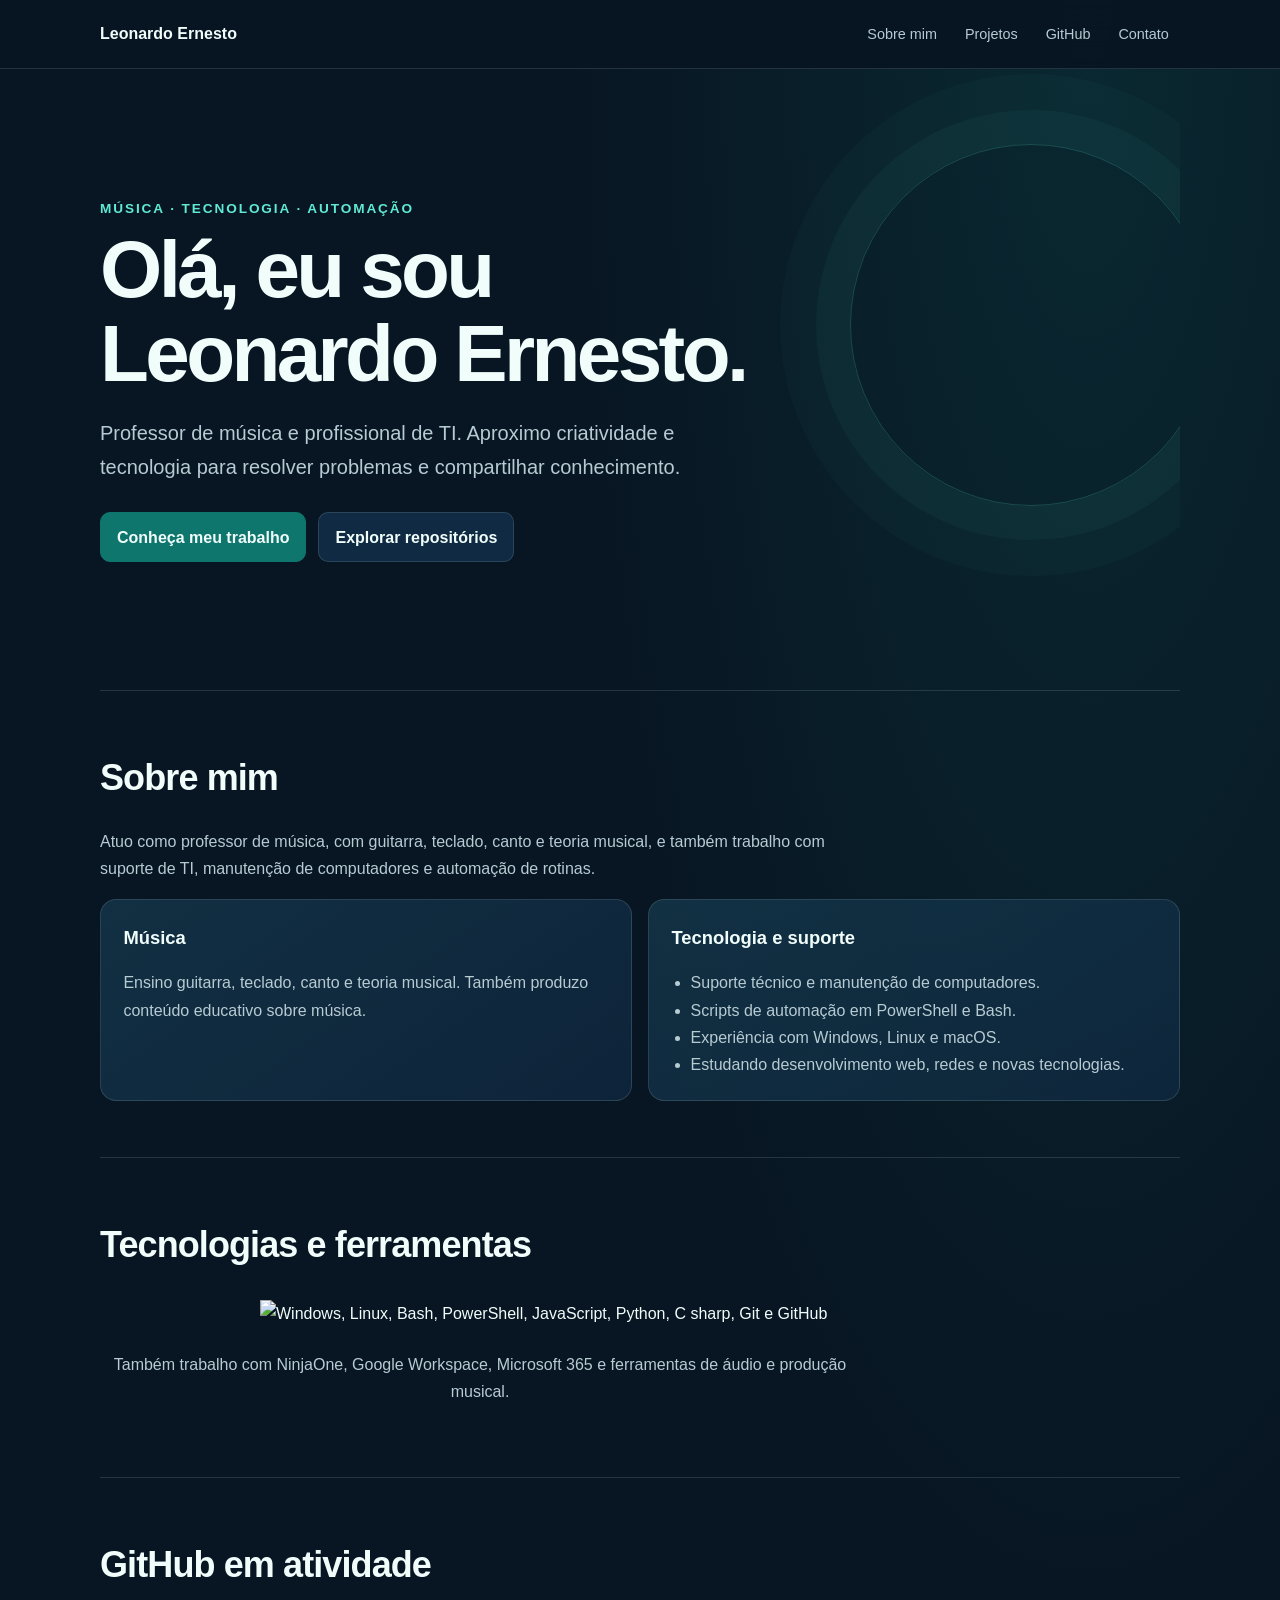
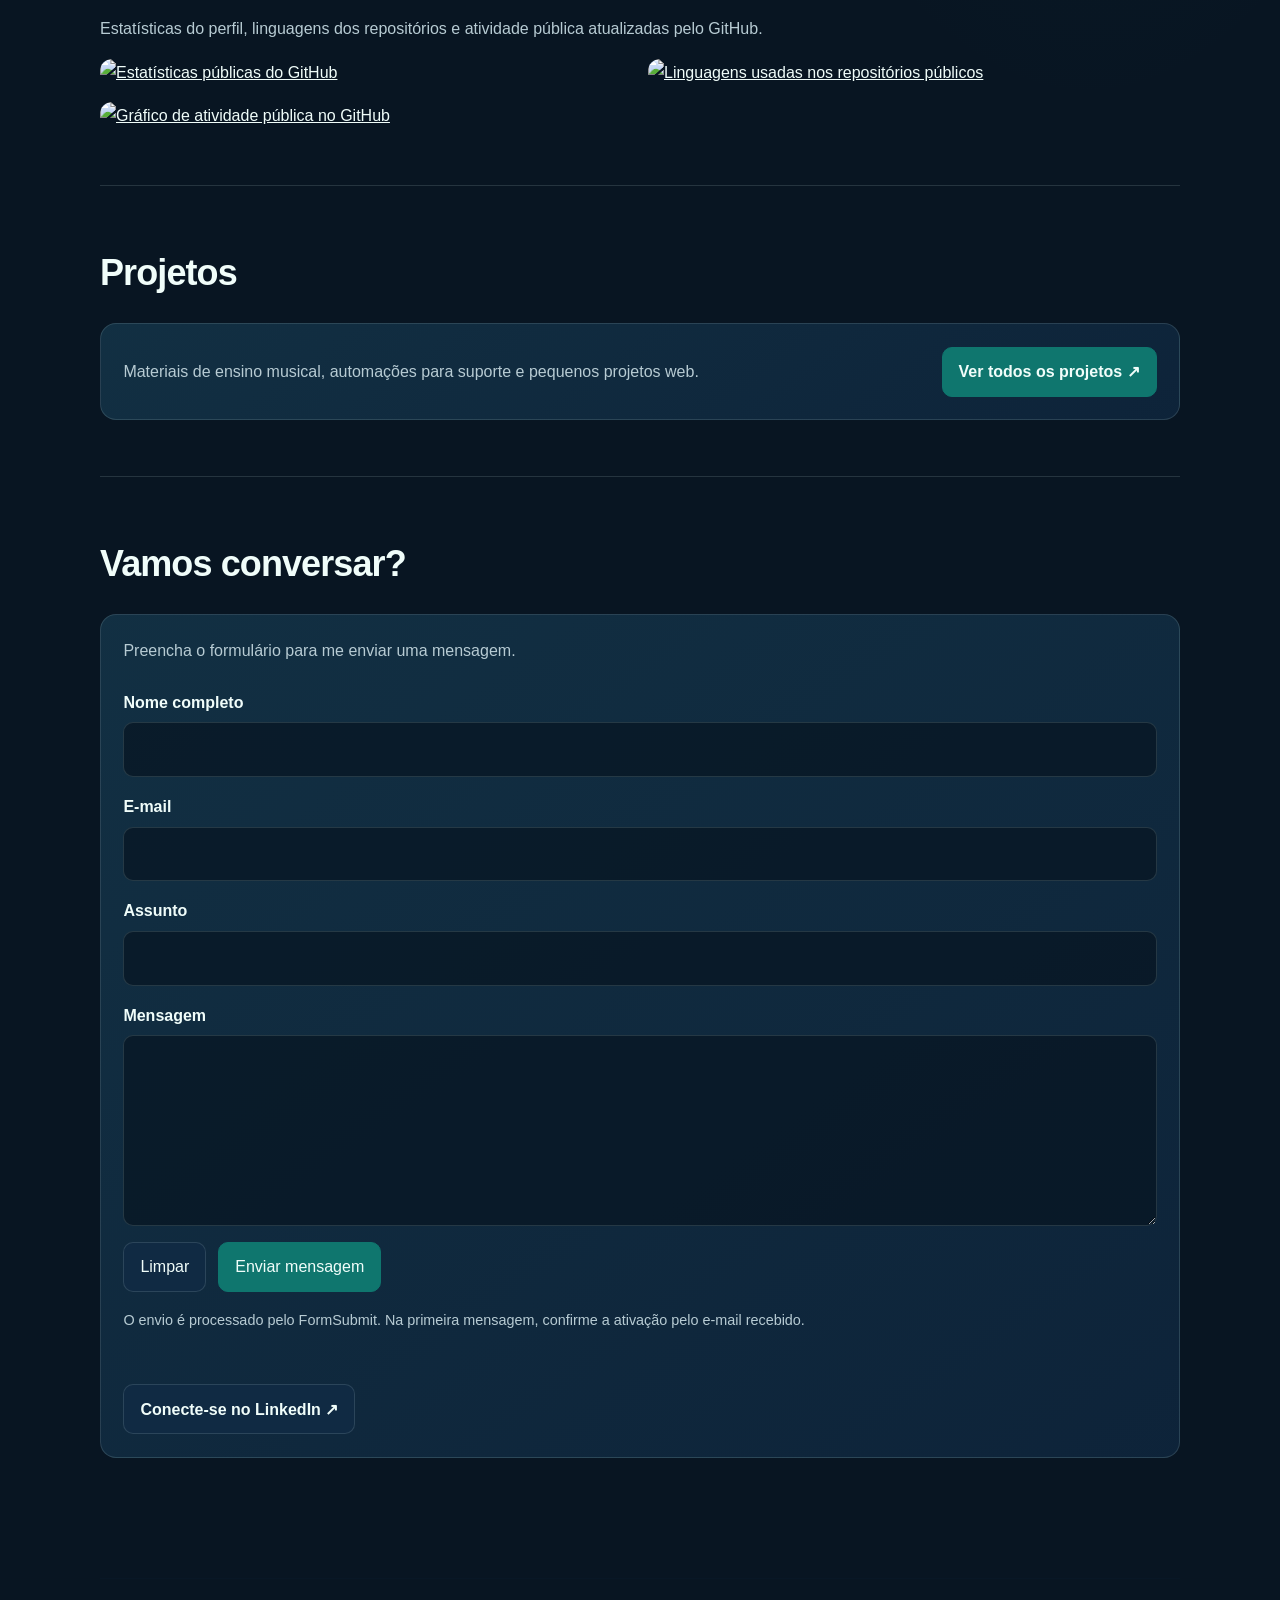
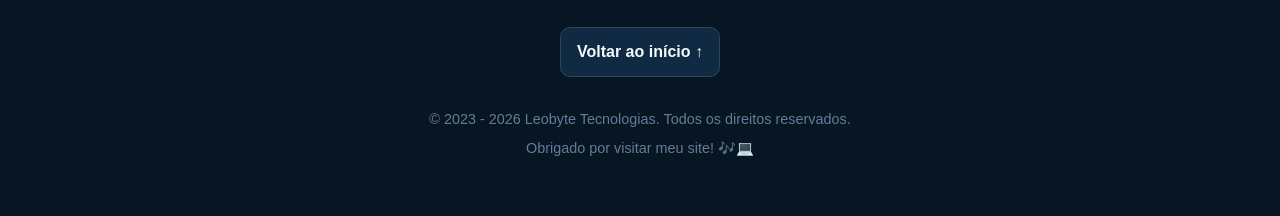
==== commit b6d33863: "Estiliza o rodape e adiciona hierarquia de texto no CSS" ====
--- a/index.html
+++ b/index.html
@@ -1,14 +1,17 @@
 <!doctype html>
 <html lang="pt-BR">
+
 <head>
   <meta charset="utf-8">
   <meta name="viewport" content="width=device-width, initial-scale=1">
   <meta name="theme-color" content="#102a43">
-  <meta name="description" content="Leonardo Ernesto: professor de música e profissional de TI. Conheça meus projetos, tecnologias e formas de contato.">
+  <meta name="description"
+    content="Leonardo Ernesto: professor de música e profissional de TI. Conheça meus projetos, tecnologias e formas de contato.">
   <title>Leonardo Ernesto | Música, Tecnologia e Automação</title>
   <link rel="stylesheet" href="styles.css">
   <script src="script.js" defer></script>
 </head>
+
 <body id="inicio">
   <div class="nav-wrap">
     <nav class="container" aria-label="Navegação principal">
@@ -29,17 +32,20 @@
   <header class="hero container">
     <div class="eyebrow">Música · Tecnologia · Automação</div>
     <h1>Olá, eu sou<br>Leonardo Ernesto.</h1>
-    <p>Professor de música e profissional de TI. Aproximo criatividade e tecnologia para resolver problemas e compartilhar conhecimento.</p>
+    <p>Professor de música e profissional de TI. Aproximo criatividade e tecnologia para resolver problemas e
+      compartilhar conhecimento.</p>
     <div class="actions">
       <a class="button primary" href="#sobre-mim">Conheça meu trabalho</a>
-      <a class="button" href="https://github.com/leonardoernestor?tab=repositories" target="_blank" rel="noopener noreferrer">Explorar repositórios</a>
+      <a class="button" href="https://github.com/leonardoernestor?tab=repositories" target="_blank"
+        rel="noopener noreferrer">Explorar repositórios</a>
     </div>
   </header>
 
   <main class="container">
     <section id="sobre-mim">
       <h2>Sobre mim</h2>
-      <p class="lead">Atuo como professor de música, com guitarra, teclado, canto e teoria musical, e também trabalho com suporte de TI, manutenção de computadores e automação de rotinas.</p>
+      <p class="lead">Atuo como professor de música, com guitarra, teclado, canto e teoria musical, e também trabalho
+        com suporte de TI, manutenção de computadores e automação de rotinas.</p>
       <div class="about-grid">
         <article class="card">
           <h3>Música</h3>
@@ -59,23 +65,34 @@
 
     <section id="tecnologias">
       <h2>Tecnologias e ferramentas</h2>
-      <img class="tech-icons" src="https://skillicons.dev/icons?i=windows,linux,bash,powershell,js,python,cs,git,github&perline=9" alt="Windows, Linux, Bash, PowerShell, JavaScript, Python, C sharp, Git e GitHub">
-      <p class="center lead">Também trabalho com NinjaOne, Google Workspace, Microsoft 365 e ferramentas de áudio e produção musical.</p>
+      <img class="tech-icons"
+        src="https://skillicons.dev/icons?i=windows,linux,bash,powershell,js,python,cs,git,github&perline=9"
+        alt="Windows, Linux, Bash, PowerShell, JavaScript, Python, C sharp, Git e GitHub">
+      <p class="center lead">Também trabalho com NinjaOne, Google Workspace, Microsoft 365 e ferramentas de áudio e
+        produção musical.</p>
     </section>
     <input type="hidden" name="_next" value="https://github.io">
     <section id="github">
       <h2>GitHub em atividade</h2>
-      <p class="lead">Estatísticas do perfil, linguagens dos repositórios e atividade pública atualizadas pelo GitHub.</p>
+      <p class="lead">Estatísticas do perfil, linguagens dos repositórios e atividade pública atualizadas pelo GitHub.
+      </p>
       <div class="stats-grid">
         <a href="https://github.com/leonardoernestor" target="_blank" rel="noopener noreferrer">
-          <img src="https://github-profile-summary-cards.vercel.app/api/cards/stats?username=leonardoernestor&amp;theme=tokyonight" alt="Estatísticas públicas do GitHub">
+          <img
+            src="https://github-profile-summary-cards.vercel.app/api/cards/stats?username=leonardoernestor&amp;theme=tokyonight"
+            alt="Estatísticas públicas do GitHub">
         </a>
         <a href="https://github.com/leonardoernestor?tab=repositories" target="_blank" rel="noopener noreferrer">
-          <img src="https://github-profile-summary-cards.vercel.app/api/cards/repos-per-language?username=leonardoernestor&amp;theme=tokyonight" alt="Linguagens usadas nos repositórios públicos">
+          <img
+            src="https://github-profile-summary-cards.vercel.app/api/cards/repos-per-language?username=leonardoernestor&amp;theme=tokyonight"
+            alt="Linguagens usadas nos repositórios públicos">
         </a>
       </div>
-      <a class="stats-wide" href="https://github.com/leonardoernestor#year-activity-graph" target="_blank" rel="noopener noreferrer">
-        <img src="https://github-profile-summary-cards.vercel.app/api/cards/profile-details?username=leonardoernestor&amp;theme=tokyonight" alt="Gráfico de atividade pública no GitHub">
+      <a class="stats-wide" href="https://github.com/leonardoernestor#year-activity-graph" target="_blank"
+        rel="noopener noreferrer">
+        <img
+          src="https://github-profile-summary-cards.vercel.app/api/cards/profile-details?username=leonardoernestor&amp;theme=tokyonight"
+          alt="Gráfico de atividade pública no GitHub">
       </a>
     </section>
 
@@ -83,7 +100,8 @@
       <h2>Projetos</h2>
       <div class="card contact-card">
         <p>Materiais de ensino musical, automações para suporte e pequenos projetos web.</p>
-        <a class="button primary" href="https://github.com/leonardoernestor?tab=repositories" target="_blank" rel="noopener noreferrer">Ver todos os projetos ↗</a>
+        <a class="button primary" href="https://github.com/leonardoernestor?tab=repositories" target="_blank"
+          rel="noopener noreferrer">Ver todos os projetos ↗</a>
       </div>
     </section>
 
@@ -117,10 +135,12 @@
             <button class="button" type="reset">Limpar</button>
             <button class="button primary" type="submit">Enviar mensagem</button>
           </div>
-          <p class="form-note">O envio é processado pelo FormSubmit. Na primeira mensagem, confirme a ativação pelo e-mail recebido.</p>
+          <p class="form-note">O envio é processado pelo FormSubmit. Na primeira mensagem, confirme a ativação pelo
+            e-mail recebido.</p>
         </form>
         <div class="actions">
-          <a class="button" href="https://www.linkedin.com/in/leonardo-ernestor-454b8aa6/" target="_blank" rel="noopener noreferrer">Conecte-se no LinkedIn ↗</a>
+          <a class="button" href="https://www.linkedin.com/in/leonardo-ernestor-454b8aa6/" target="_blank"
+            rel="noopener noreferrer">Conecte-se no LinkedIn ↗</a>
         </div>
       </div>
     </section>
@@ -128,9 +148,10 @@
 
   <footer class="container">
     <a class="button" href="#inicio">Voltar ao início ↑</a>
-      <!-- Item adicionado e atualizado abaixo -->
     <p>© 2023 - 2026 Leobyte Tecnologias. Todos os direitos reservados.</p>
     <p>Obrigado por visitar meu site! 🎶💻</p>
   </footer>
+
 </body>
-</html>
+
+</html>
--- a/styles.css
+++ b/styles.css
@@ -200,3 +200,22 @@
 @media (prefers-reduced-motion: reduce) {
   *, *::before, *::after { scroll-behavior: auto !important; transition-duration: .01ms !important; }
 }
+footer {
+  text-align: center;
+  padding: 3rem 1rem;
+  margin-top: 4rem;
+  border-top: 1px solid rgba(16, 42, 67, 0.1); /* Linha sutil separando o rodapé */
+}
+
+footer .button {
+  margin-bottom: 1.5rem;
+  display: inline-block;
+}
+
+/* Estilização para o texto de direitos autorais e agradecimento */
+footer p {
+  color: #627d98; /* Um tom de cinza azulado suave, ótimo para leitura */
+  font-size: 0.9rem; /* Texto levemente menor para criar hierarquia visual */
+  margin: 0.5rem 0;
+  line-height: 1.5;
+}
